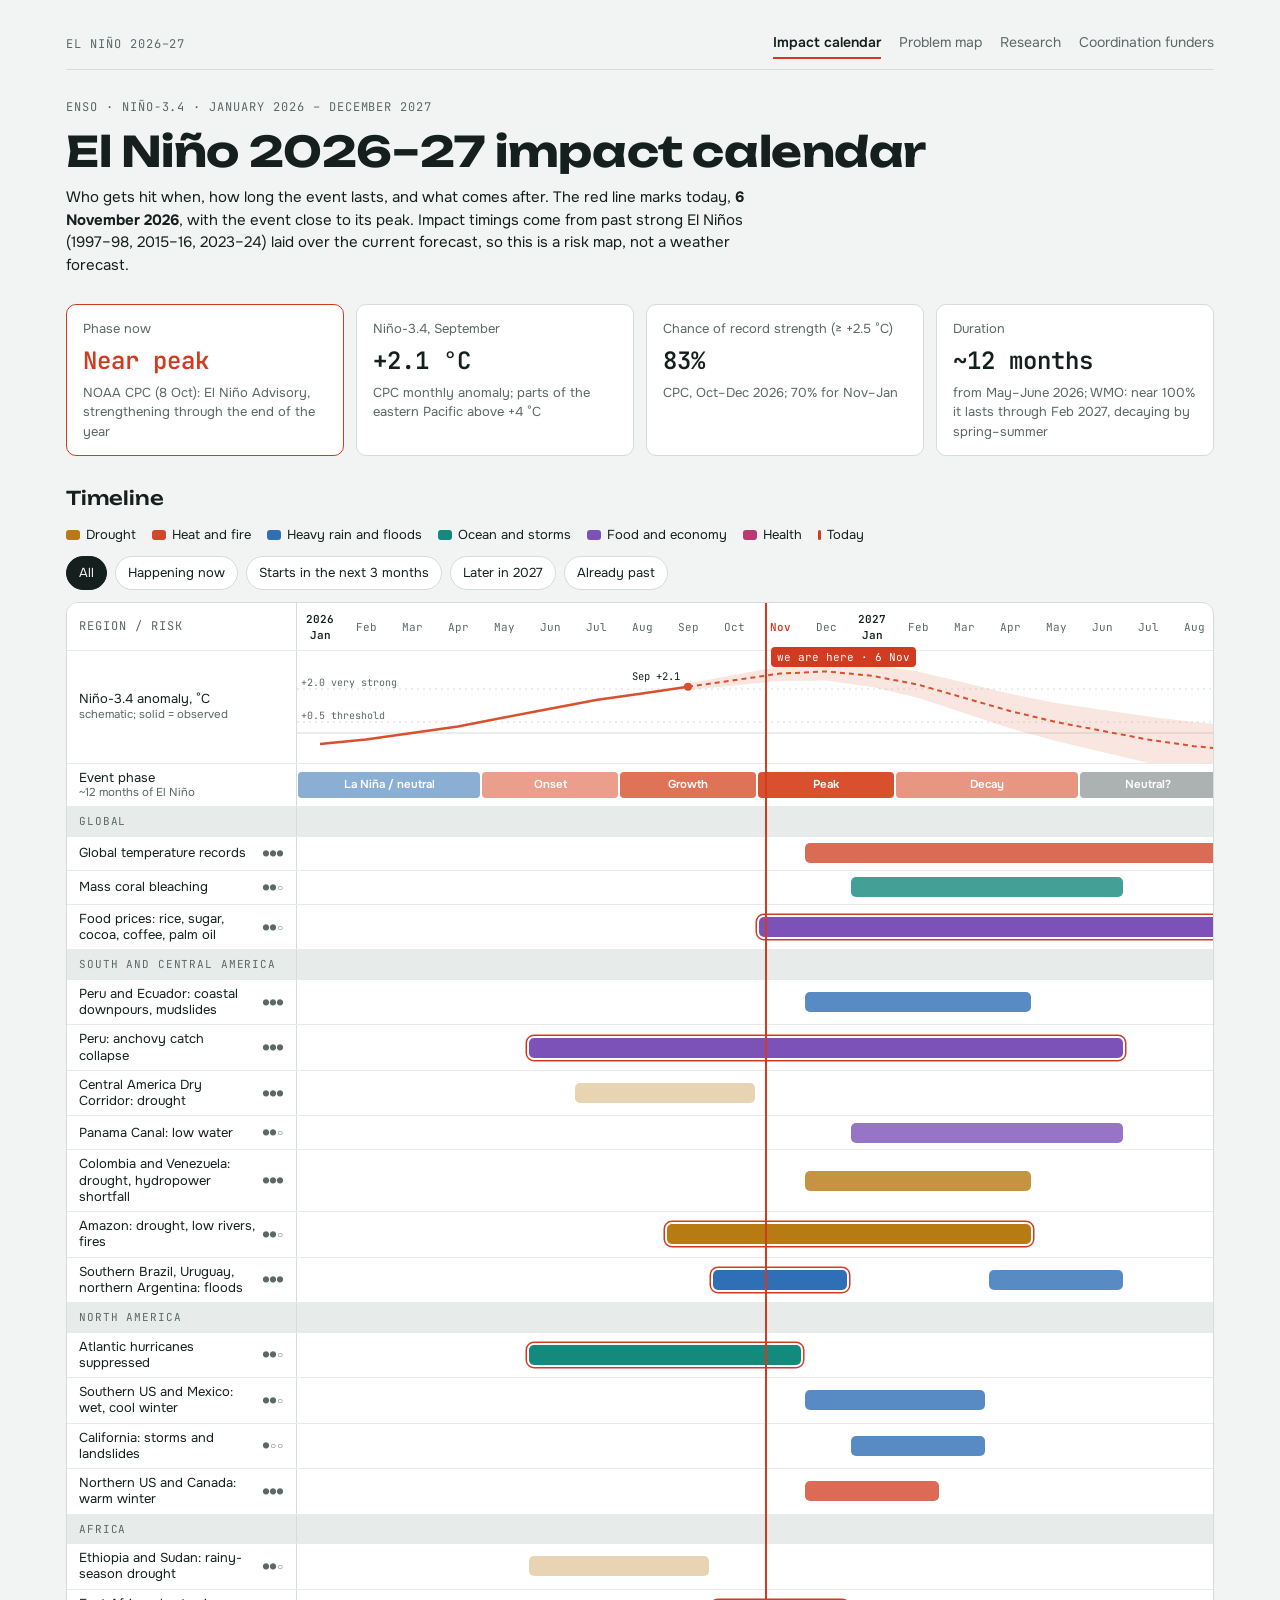
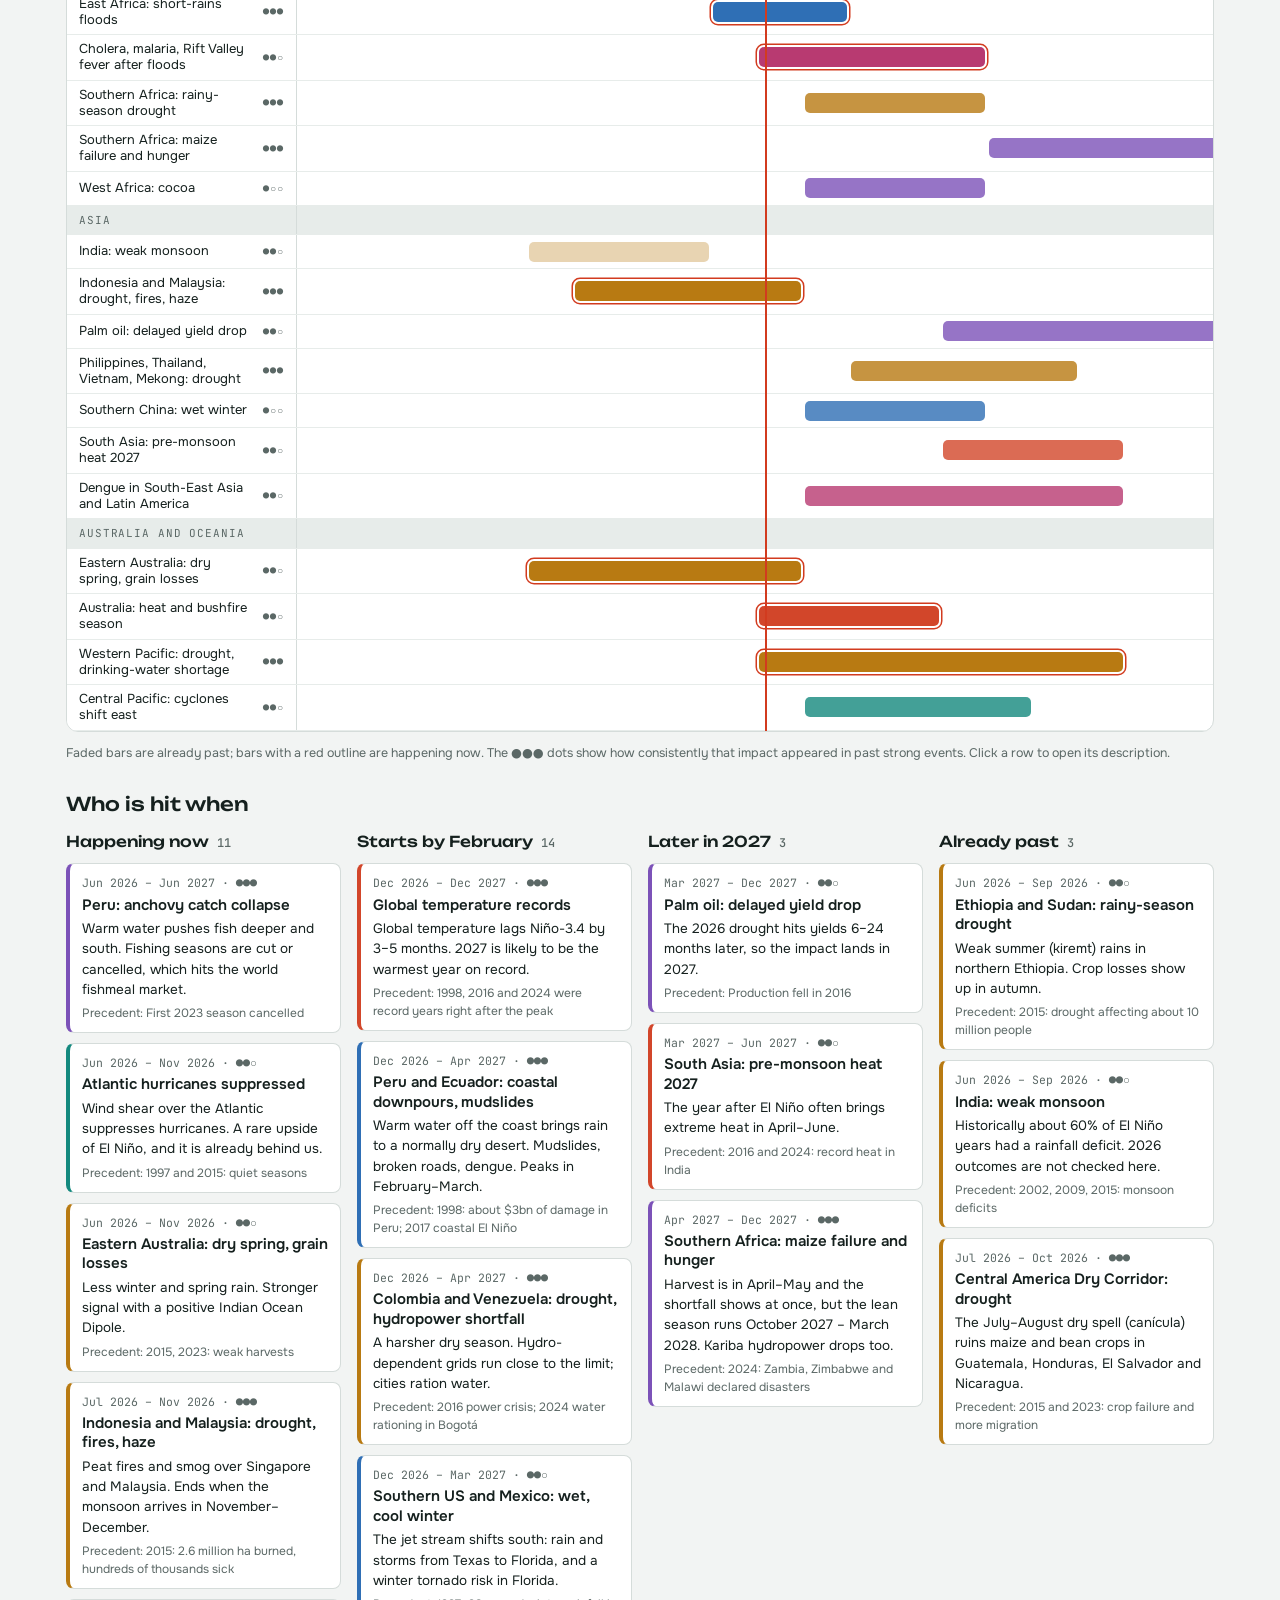
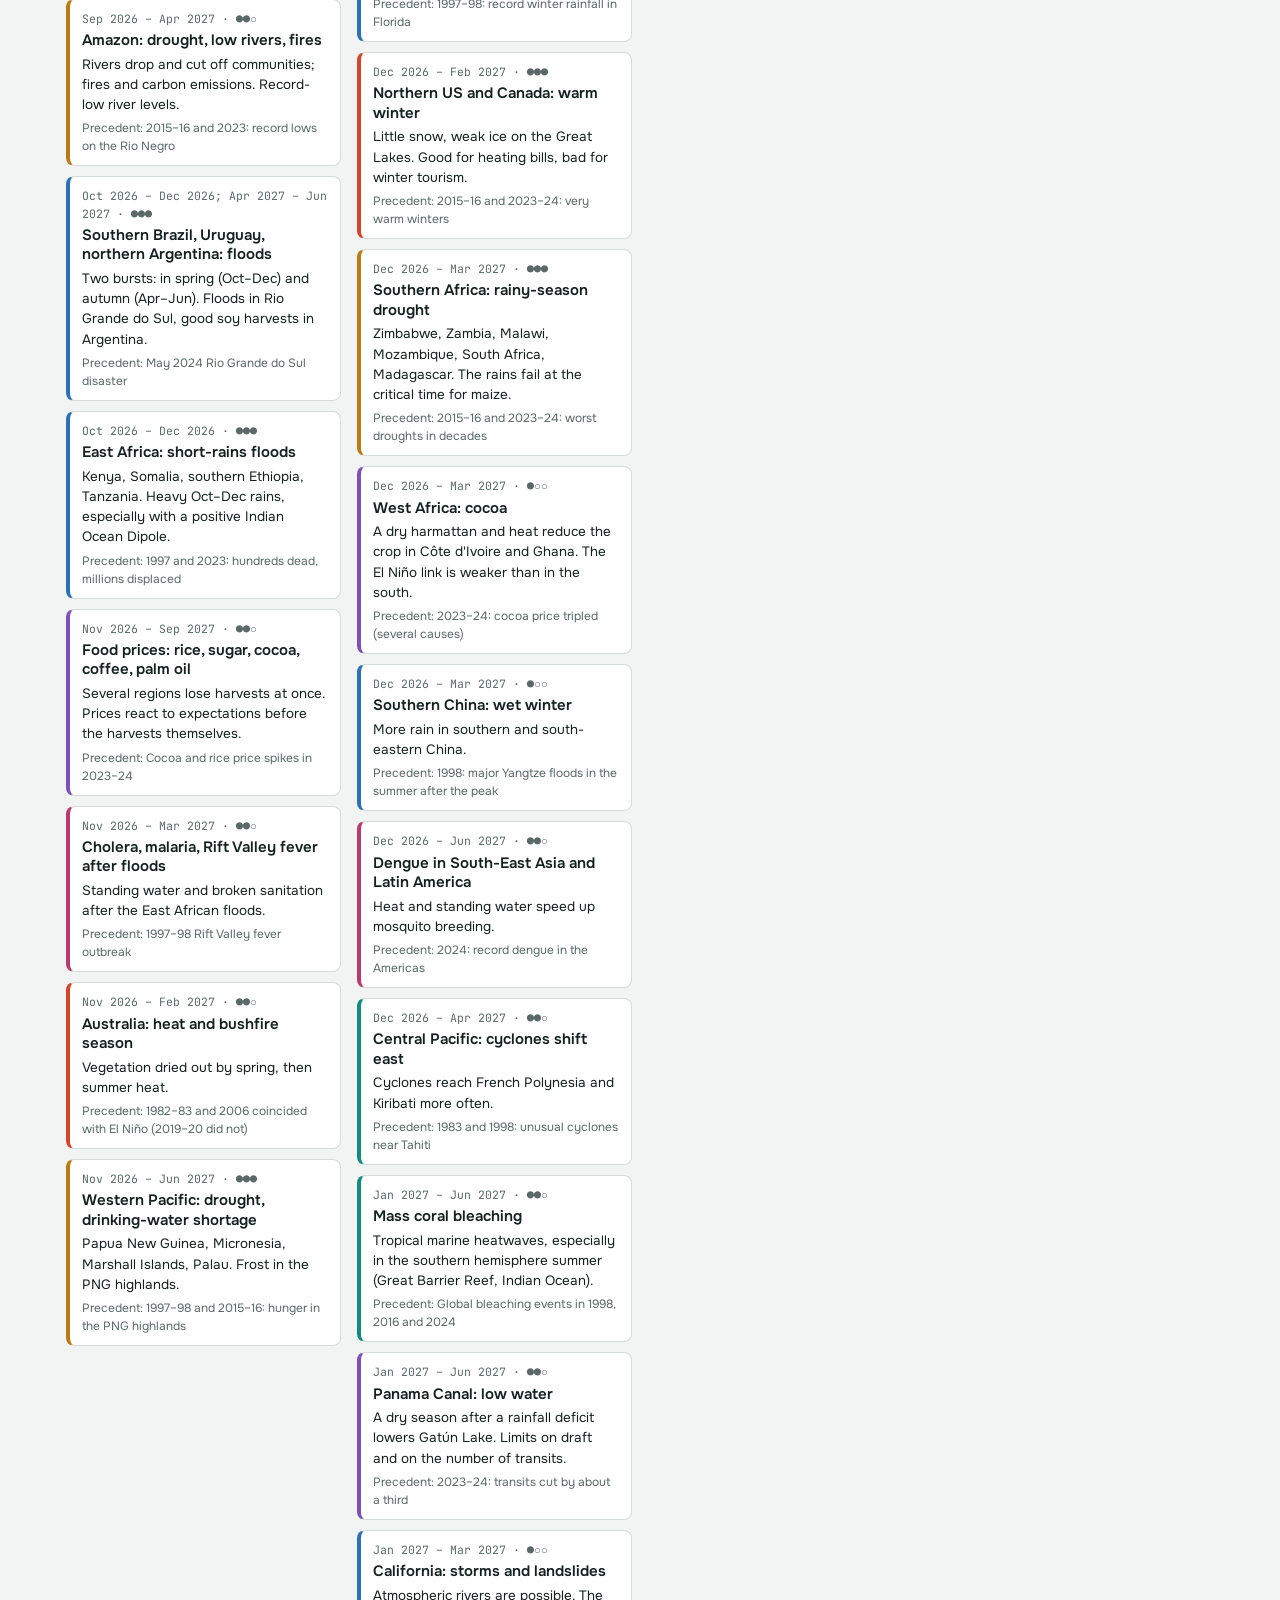
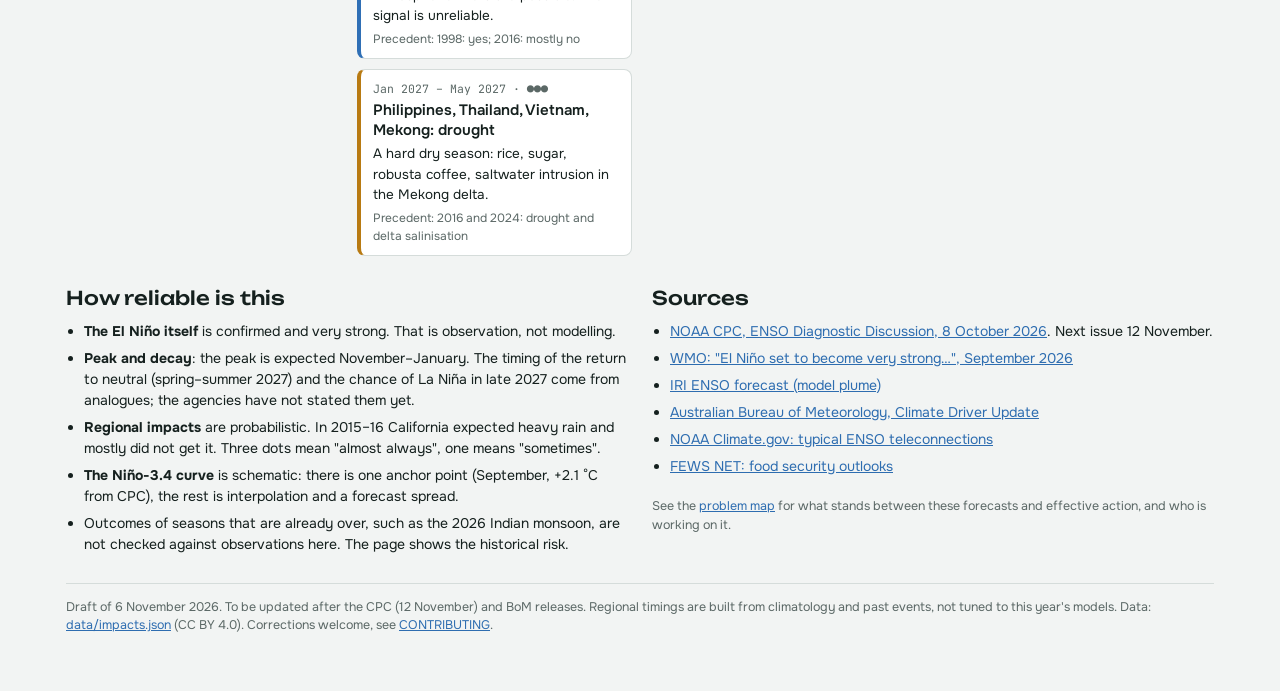
==== el-nino/index.html @ 18bb6859 "Add El Niño prototype: impact calendar, problem map, research, funders Moves the site from MaxSemenc" ====
<!doctype html>
<html lang="en">
<head>
<meta charset="utf-8">
<meta name="viewport" content="width=device-width, initial-scale=1, viewport-fit=cover">
<title>El Niño 2026–27 Impact Calendar</title>
<meta name="description" content="When and where the 2026–27 El Niño hits: event phases and regional impacts on one timeline, with a marker for today.">
<link rel="preconnect" href="https://fonts.googleapis.com">
<link rel="preconnect" href="https://fonts.gstatic.com" crossorigin>
<link rel="stylesheet" href="https://fonts.googleapis.com/css2?family=Unbounded:wght@500;700&family=Onest:wght@400;500;600&family=JetBrains+Mono:wght@400;600&display=swap">
<link rel="stylesheet" href="calendar.css">
<link rel="stylesheet" href="nav.css">
</head>
<body>
<div class="wrap">
  <nav class="site-nav" aria-label="Site">
    <span class="brand">El Niño 2026–27</span>
    <a href="./" aria-current="page">Impact calendar</a>
    <a href="problems.html">Problem map</a>
    <a href="research.html">Research</a>
    <a href="funders.html">Coordination funders</a>
  </nav>

  <header>
    <div class="eyebrow">ENSO · Niño-3.4 · January 2026 – December 2027</div>
    <h1>El Niño 2026–27 impact calendar</h1>
    <p class="lede">Who gets hit when, how long the event lasts, and what comes after. The red line marks today, <b id="asof-text">6 November 2026</b>, with the event close to its peak. Impact timings come from past strong El Niños (1997–98, 2015–16, 2023–24) laid over the current forecast, so this is a risk map, not a weather forecast.</p>
  </header>

  <div class="status">
    <div class="stat here"><span>Phase now</span><b>Near peak</b><span>NOAA CPC (8 Oct): El Niño Advisory, strengthening through the end of the year</span></div>
    <div class="stat"><span>Niño-3.4, September</span><b>+2.1 °C</b><span>CPC monthly anomaly; parts of the eastern Pacific above +4 °C</span></div>
    <div class="stat"><span>Chance of record strength (≥ +2.5 °C)</span><b>83%</b><span>CPC, Oct–Dec 2026; 70% for Nov–Jan</span></div>
    <div class="stat"><span>Duration</span><b>~12 months</b><span>from May–June 2026; WMO: near 100% it lasts through Feb 2027, decaying by spring–summer</span></div>
  </div>

  <section class="block">
    <h2>Timeline</h2>
    <div class="legend" id="legend"></div>
    <div class="filters" role="group" aria-label="Filter">
      <button type="button" id="f-all" data-f="all" aria-pressed="true">All</button>
      <button type="button" id="f-now" data-f="now" aria-pressed="false">Happening now</button>
      <button type="button" id="f-soon" data-f="soon" aria-pressed="false">Starts in the next 3 months</button>
      <button type="button" id="f-later" data-f="later" aria-pressed="false">Later in 2027</button>
      <button type="button" id="f-past" data-f="past" aria-pressed="false">Already past</button>
    </div>
    <div class="chart-box"><div class="scroller" id="scroller"><div class="grid" id="grid"><p class="loading">Loading data/impacts.json…</p></div></div></div>
    <div class="muted small">Faded bars are already past; bars with a red outline are happening now. The ●●● dots show how consistently that impact appeared in past strong events. Click a row to open its description.</div>
  </section>

  <section class="block">
    <h2>Who is hit when</h2>
    <div class="cards" id="cards"></div>
  </section>

  <div class="notes">
    <section>
      <h2>How reliable is this</h2>
      <ul>
        <li><b>The El Niño itself</b> is confirmed and very strong. That is observation, not modelling.</li>
        <li><b>Peak and decay</b>: the peak is expected November–January. The timing of the return to neutral (spring–summer 2027) and the chance of La Niña in late 2027 come from analogues; the agencies have not stated them yet.</li>
        <li><b>Regional impacts</b> are probabilistic. In 2015–16 California expected heavy rain and mostly did not get it. Three dots mean "almost always", one means "sometimes".</li>
        <li><b>The Niño-3.4 curve</b> is schematic: there is one anchor point (September, +2.1 °C from CPC), the rest is interpolation and a forecast spread.</li>
        <li>Outcomes of seasons that are already over, such as the 2026 Indian monsoon, are not checked against observations here. The page shows the historical risk.</li>
      </ul>
    </section>
    <section>
      <h2>Sources</h2>
      <ul>
        <li><a href="https://www.cpc.ncep.noaa.gov/products/analysis_monitoring/enso_advisory/ensodisc.shtml">NOAA CPC, ENSO Diagnostic Discussion, 8 October 2026</a>. Next issue 12 November.</li>
        <li><a href="https://wmo.int/media/news/el-nino-set-become-very-strong-raising-risks-of-extreme-weather-2027">WMO: "El Niño set to become very strong…", September 2026</a></li>
        <li><a href="https://iri.columbia.edu/our-expertise/climate/forecasts/enso/current/">IRI ENSO forecast (model plume)</a></li>
        <li><a href="http://www.bom.gov.au/climate/enso/">Australian Bureau of Meteorology, Climate Driver Update</a></li>
        <li><a href="https://www.climate.gov/enso">NOAA Climate.gov: typical ENSO teleconnections</a></li>
        <li><a href="https://fews.net/">FEWS NET: food security outlooks</a></li>
      </ul>
      <p class="small muted">See the <a href="problems.html">problem map</a> for what stands between these forecasts and effective action, and who is working on it.</p>
    </section>
  </div>

  <footer>Draft of 6 November 2026. To be updated after the CPC (12 November) and BoM releases. Regional timings are built from climatology and past events, not tuned to this year's models. Data: <a href="data/impacts.json">data/impacts.json</a> (CC BY 4.0). Corrections welcome, see <a href="https://github.com/citizen-infra/senri/blob/main/el-nino/CONTRIBUTING.md">CONTRIBUTING</a>.</footer>
</div>
<script src="calendar.js"></script>
</body>
</html>
---- el-nino/calendar.css ----
/* Layout: one horizontal time axis (Jan 2026 – Dec 2027) shared by an SST-anomaly strip, phase band and impact swimlanes; a red "today" line cuts through all of them. Cards below re-sort the same data by "when it hits". */
:root{
  --bg:#F2F4F3; --surface:#FFFFFF; --fg:#15201E; --muted:#5B6866; --line:#D5DCDA; --soft:#E7ECEA;
  --now:#D23B1F; --cool:#2E6DB0; --warm:#D9502E;
  --c-drought:#B87A12; --c-heat:#D2462A; --c-rain:#2F6FB5; --c-ocean:#14897E; --c-food:#7C52B8; --c-health:#B83A71;
  --f-display:"Unbounded","Onest",system-ui,sans-serif;
  --f-body:"Onest",system-ui,-apple-system,"Segoe UI",sans-serif;
  --f-mono:"JetBrains Mono",ui-monospace,Menlo,monospace;
  --labelw:230px; --colw:46px;
}
@media (prefers-color-scheme: dark){:root:not([data-theme="light"]){
  --bg:#0F1615; --surface:#17201F; --fg:#E6ECEA; --muted:#93A19E; --line:#2A3634; --soft:#1E2928;
  --now:#FF6A4A; --cool:#6FA3E0; --warm:#FF7A55;
  --c-drought:#E0A740; --c-heat:#FF6E4E; --c-rain:#6FA3E6; --c-ocean:#3CC2B3; --c-food:#AE8AE8; --c-health:#EC72A6; color-scheme:dark}}
:root[data-theme="dark"]{
  --bg:#0F1615; --surface:#17201F; --fg:#E6ECEA; --muted:#93A19E; --line:#2A3634; --soft:#1E2928;
  --now:#FF6A4A; --cool:#6FA3E0; --warm:#FF7A55;
  --c-drought:#E0A740; --c-heat:#FF6E4E; --c-rain:#6FA3E6; --c-ocean:#3CC2B3; --c-food:#AE8AE8; --c-health:#EC72A6; color-scheme:dark}
*{box-sizing:border-box}
html,body{margin:0}
body{background:var(--bg);color:var(--fg);font-family:var(--f-body);font-size:15px;line-height:1.5}
.wrap{max-width:1180px;margin:0 auto;padding-left:max(16px,env(safe-area-inset-left,0px));padding-right:max(16px,env(safe-area-inset-right,0px));padding-block:28px 56px;display:flex;flex-direction:column;gap:28px}
h1{font-family:var(--f-display);font-weight:700;font-size:clamp(26px,4.4vw,42px);line-height:1.1;margin:0;text-wrap:balance;letter-spacing:-.01em}
h2{font-family:var(--f-display);font-weight:500;font-size:19px;margin:0;text-wrap:balance}
.eyebrow{font-family:var(--f-mono);font-size:12px;letter-spacing:.08em;text-transform:uppercase;color:var(--muted)}
.lede{max-width:68ch;color:var(--fg);margin:0}
.muted{color:var(--muted)}
header{display:flex;flex-direction:column;gap:12px}

.status{display:grid;grid-template-columns:repeat(auto-fit,minmax(200px,1fr));gap:12px}
.stat{background:var(--surface);border:1px solid var(--line);border-radius:10px;padding:14px 16px;display:flex;flex-direction:column;gap:4px;min-width:0}
.stat b{font-family:var(--f-mono);font-size:24px;font-weight:600;font-variant-numeric:tabular-nums}
.stat.here{border-color:var(--now)}
.stat.here b{color:var(--now)}
.stat span{font-size:13px;color:var(--muted)}

.legend{display:flex;flex-wrap:wrap;gap:8px 16px;font-size:13px;align-items:center}
.legend i{display:inline-block;width:14px;height:10px;border-radius:3px;margin-right:6px;vertical-align:-1px}
.filters{display:flex;flex-wrap:wrap;gap:8px}
.filters button{font:inherit;font-size:13px;border:1px solid var(--line);background:var(--surface);color:var(--fg);padding:6px 12px;border-radius:999px;cursor:pointer}
.filters button[aria-pressed="true"]{background:var(--fg);color:var(--bg);border-color:var(--fg)}
.filters button:focus-visible,.row-label:focus-visible{outline:2px solid var(--now);outline-offset:2px}

.chart-box{background:var(--surface);border:1px solid var(--line);border-radius:12px;overflow:hidden}
.scroller{overflow-x:auto;-webkit-overflow-scrolling:touch}
.grid{position:relative;width:calc(var(--labelw) + 24 * var(--colw));font-size:13px}
.r{display:grid;grid-template-columns:var(--labelw) repeat(24,var(--colw));align-items:center;min-height:34px;border-bottom:1px solid var(--soft)}
.r > .lab{position:sticky;left:0;z-index:3;background:var(--surface);padding:6px 12px;border-right:1px solid var(--line);align-self:stretch;display:flex;align-items:center;gap:8px;min-width:0}
.head .m{font-family:var(--f-mono);font-size:11px;color:var(--muted);text-align:center;padding:8px 0 6px}
.head .m.yr{color:var(--fg);font-weight:600}
.head .m.cur{color:var(--now);font-weight:600}
.group .lab{font-family:var(--f-mono);font-size:11px;letter-spacing:.08em;text-transform:uppercase;color:var(--muted);background:var(--soft)}
.group{background:var(--soft);min-height:26px}
.bar{height:20px;border-radius:5px;margin:0 2px;position:relative;cursor:pointer;border:0;padding:0}
.bar.past{opacity:.32}
.bar.future{opacity:.8}
.bar.now{box-shadow:0 0 0 2px var(--surface),0 0 0 3.5px var(--now)}
.row-label{font:inherit;text-align:left;background:none;border:0;color:var(--fg);padding:0;cursor:pointer;line-height:1.25;min-width:0}
.row-label small{display:block;color:var(--muted);font-size:11.5px}
.conf{font-family:var(--f-mono);font-size:10px;letter-spacing:1px;color:var(--muted);margin-left:auto;white-space:nowrap}
.r.dim{display:none}

.phase{height:26px;display:flex;align-items:center;justify-content:center;font-size:11.5px;font-weight:600;border-radius:4px;margin:0 1px;color:#fff;white-space:nowrap;overflow:hidden}
.sst svg{display:block}
.today{position:absolute;top:0;bottom:0;width:2px;background:var(--now);z-index:2;pointer-events:none}
.today span{position:absolute;top:44px;left:6px;background:var(--now);color:#fff;font-family:var(--f-mono);font-size:11px;padding:2px 6px;border-radius:4px;white-space:nowrap}

.cards{display:grid;grid-template-columns:repeat(auto-fit,minmax(260px,1fr));gap:16px}
.col{display:flex;flex-direction:column;gap:10px;min-width:0}
.col h3{font-family:var(--f-display);font-weight:500;font-size:15px;margin:0;display:flex;gap:8px;align-items:baseline}
.col h3 .n{font-family:var(--f-mono);font-size:12px;color:var(--muted)}
.card{background:var(--surface);border:1px solid var(--line);border-left:4px solid var(--k);border-radius:8px;padding:10px 12px;display:flex;flex-direction:column;gap:4px;min-width:0}
.card.flash{outline:2px solid var(--now)}
.card .t{font-weight:600;line-height:1.3}
.card .w{font-family:var(--f-mono);font-size:11.5px;color:var(--muted)}
.card p{margin:0;font-size:13.5px}
.card .an{font-size:12px;color:var(--muted)}

.notes{display:grid;grid-template-columns:repeat(auto-fit,minmax(300px,1fr));gap:24px}
.notes section{display:flex;flex-direction:column;gap:8px;min-width:0}
.notes ul{margin:0;padding-left:18px;display:flex;flex-direction:column;gap:6px;font-size:14px}
a{color:var(--cool)}
footer{font-size:12.5px;color:var(--muted);border-top:1px solid var(--line);padding-top:14px}
@media (max-width:600px){:root{--labelw:160px;--colw:40px}.conf{display:none}}
@media (prefers-reduced-motion:reduce){*{scroll-behavior:auto!important}}

.block{display:flex;flex-direction:column;gap:12px}
.small{font-size:12.5px}
.loading{padding:16px;color:var(--muted)}
---- el-nino/nav.css ----
/* Shared site menu. Uses each page's own tokens with fallbacks. */
.site-nav{display:flex;flex-wrap:wrap;align-items:center;gap:6px 18px;padding-bottom:10px;border-bottom:1px solid var(--line,#d6d9df);font-size:14px}
.site-nav .brand{font-family:'JetBrains Mono',ui-monospace,Menlo,monospace;font-size:12px;letter-spacing:.08em;text-transform:uppercase;color:var(--muted,#59616d);margin-right:auto}
.site-nav a{color:var(--muted,#59616d);text-decoration:none;padding:4px 0;border-bottom:2px solid transparent}
.site-nav a:hover{color:var(--ink,var(--fg,#14181f))}
.site-nav a[aria-current="page"]{color:var(--ink,var(--fg,#14181f));border-bottom-color:var(--accent,var(--now,#0f766e));font-weight:600}
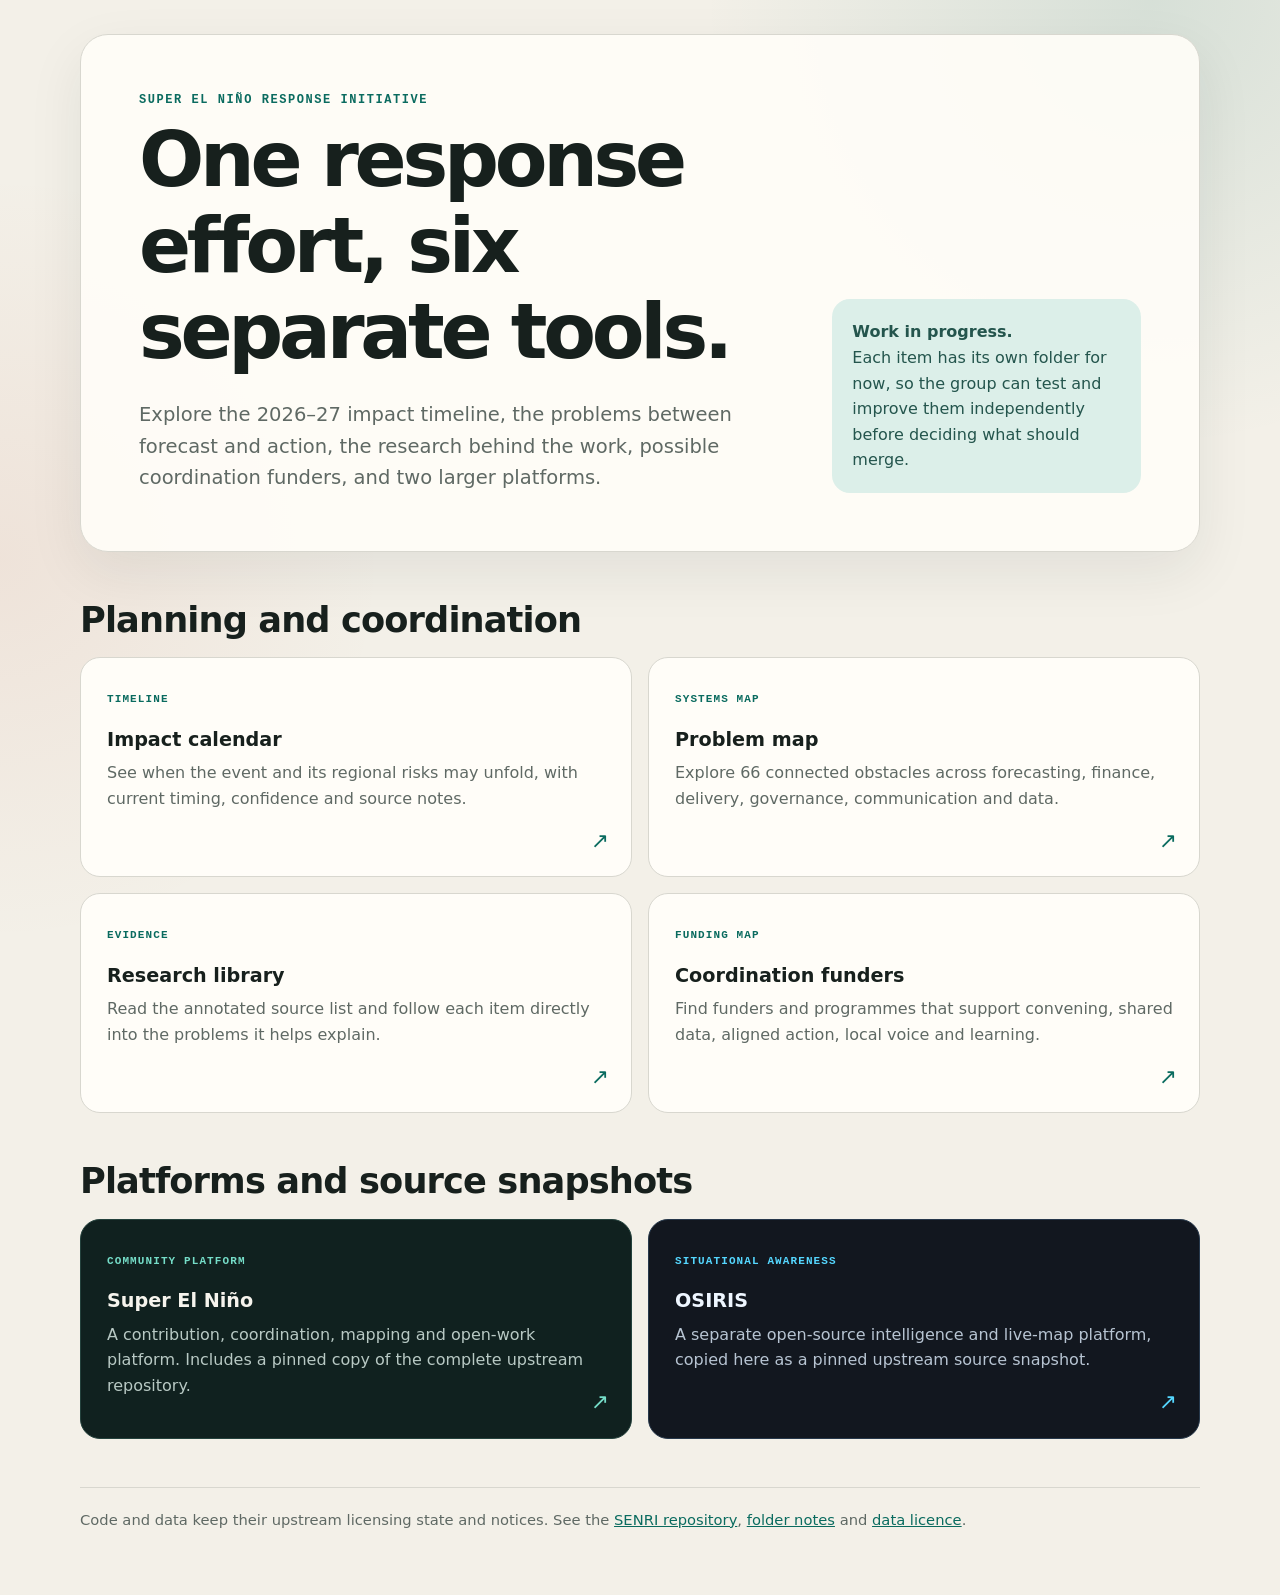
==== commit a95799eb: "feat: organize El Niño tools and snapshot platforms (Fixes #6)" ====
--- a/el-nino/index.html
+++ b/el-nino/index.html
@@ -2,84 +2,61 @@
 <html lang="en">
 <head>
 <meta charset="utf-8">
-<meta name="viewport" content="width=device-width, initial-scale=1, viewport-fit=cover">
-<title>El Niño 2026–27 Impact Calendar</title>
-<meta name="description" content="When and where the 2026–27 El Niño hits: event phases and regional impacts on one timeline, with a marker for today.">
-<link rel="preconnect" href="https://fonts.googleapis.com">
-<link rel="preconnect" href="https://fonts.gstatic.com" crossorigin>
-<link rel="stylesheet" href="https://fonts.googleapis.com/css2?family=Unbounded:wght@500;700&family=Onest:wght@400;500;600&family=JetBrains+Mono:wght@400;600&display=swap">
-<link rel="stylesheet" href="calendar.css">
-<link rel="stylesheet" href="nav.css">
+<meta name="viewport" content="width=device-width, initial-scale=1">
+<title>SENRI · El Niño tools</title>
+<meta name="description" content="Separate tools, research and platform snapshots for community preparation and response to the 2026–27 El Niño.">
+<link rel="stylesheet" href="hub.css">
 </head>
 <body>
-<div class="wrap">
-  <nav class="site-nav" aria-label="Site">
-    <span class="brand">El Niño 2026–27</span>
-    <a href="./" aria-current="page">Impact calendar</a>
-    <a href="problems.html">Problem map</a>
-    <a href="research.html">Research</a>
-    <a href="funders.html">Coordination funders</a>
-  </nav>
+<main class="shell">
+  <section class="hero">
+    <div>
+      <p class="eyebrow">Super El Niño Response Initiative</p>
+      <h1>One response effort, six separate tools.</h1>
+      <p class="lede">Explore the 2026–27 impact timeline, the problems between forecast and action, the research behind the work, possible coordination funders, and two larger platforms.</p>
+    </div>
+    <p class="hero-note"><strong>Work in progress.</strong><br>Each item has its own folder for now, so the group can test and improve them independently before deciding what should merge.</p>
+  </section>
 
-  <header>
-    <div class="eyebrow">ENSO · Niño-3.4 · January 2026 – December 2027</div>
-    <h1>El Niño 2026–27 impact calendar</h1>
-    <p class="lede">Who gets hit when, how long the event lasts, and what comes after. The red line marks today, <b id="asof-text">6 November 2026</b>, with the event close to its peak. Impact timings come from past strong El Niños (1997–98, 2015–16, 2023–24) laid over the current forecast, so this is a risk map, not a weather forecast.</p>
-  </header>
-
-  <div class="status">
-    <div class="stat here"><span>Phase now</span><b>Near peak</b><span>NOAA CPC (8 Oct): El Niño Advisory, strengthening through the end of the year</span></div>
-    <div class="stat"><span>Niño-3.4, September</span><b>+2.1 °C</b><span>CPC monthly anomaly; parts of the eastern Pacific above +4 °C</span></div>
-    <div class="stat"><span>Chance of record strength (≥ +2.5 °C)</span><b>83%</b><span>CPC, Oct–Dec 2026; 70% for Nov–Jan</span></div>
-    <div class="stat"><span>Duration</span><b>~12 months</b><span>from May–June 2026; WMO: near 100% it lasts through Feb 2027, decaying by spring–summer</span></div>
+  <h2>Planning and coordination</h2>
+  <div class="grid">
+    <a class="card" href="impact-calendar/">
+      <span class="tag">Timeline</span>
+      <h3>Impact calendar</h3>
+      <p>See when the event and its regional risks may unfold, with current timing, confidence and source notes.</p>
+    </a>
+    <a class="card" href="problem-map/">
+      <span class="tag">Systems map</span>
+      <h3>Problem map</h3>
+      <p>Explore 66 connected obstacles across forecasting, finance, delivery, governance, communication and data.</p>
+    </a>
+    <a class="card" href="research-library/">
+      <span class="tag">Evidence</span>
+      <h3>Research library</h3>
+      <p>Read the annotated source list and follow each item directly into the problems it helps explain.</p>
+    </a>
+    <a class="card" href="coordination-funders/">
+      <span class="tag">Funding map</span>
+      <h3>Coordination funders</h3>
+      <p>Find funders and programmes that support convening, shared data, aligned action, local voice and learning.</p>
+    </a>
   </div>
 
-  <section class="block">
-    <h2>Timeline</h2>
-    <div class="legend" id="legend"></div>
-    <div class="filters" role="group" aria-label="Filter">
-      <button type="button" id="f-all" data-f="all" aria-pressed="true">All</button>
-      <button type="button" id="f-now" data-f="now" aria-pressed="false">Happening now</button>
-      <button type="button" id="f-soon" data-f="soon" aria-pressed="false">Starts in the next 3 months</button>
-      <button type="button" id="f-later" data-f="later" aria-pressed="false">Later in 2027</button>
-      <button type="button" id="f-past" data-f="past" aria-pressed="false">Already past</button>
-    </div>
-    <div class="chart-box"><div class="scroller" id="scroller"><div class="grid" id="grid"><p class="loading">Loading data/impacts.json…</p></div></div></div>
-    <div class="muted small">Faded bars are already past; bars with a red outline are happening now. The ●●● dots show how consistently that impact appeared in past strong events. Click a row to open its description.</div>
-  </section>
-
-  <section class="block">
-    <h2>Who is hit when</h2>
-    <div class="cards" id="cards"></div>
-  </section>
-
-  <div class="notes">
-    <section>
-      <h2>How reliable is this</h2>
-      <ul>
-        <li><b>The El Niño itself</b> is confirmed and very strong. That is observation, not modelling.</li>
-        <li><b>Peak and decay</b>: the peak is expected November–January. The timing of the return to neutral (spring–summer 2027) and the chance of La Niña in late 2027 come from analogues; the agencies have not stated them yet.</li>
-        <li><b>Regional impacts</b> are probabilistic. In 2015–16 California expected heavy rain and mostly did not get it. Three dots mean "almost always", one means "sometimes".</li>
-        <li><b>The Niño-3.4 curve</b> is schematic: there is one anchor point (September, +2.1 °C from CPC), the rest is interpolation and a forecast spread.</li>
-        <li>Outcomes of seasons that are already over, such as the 2026 Indian monsoon, are not checked against observations here. The page shows the historical risk.</li>
-      </ul>
-    </section>
-    <section>
-      <h2>Sources</h2>
-      <ul>
-        <li><a href="https://www.cpc.ncep.noaa.gov/products/analysis_monitoring/enso_advisory/ensodisc.shtml">NOAA CPC, ENSO Diagnostic Discussion, 8 October 2026</a>. Next issue 12 November.</li>
-        <li><a href="https://wmo.int/media/news/el-nino-set-become-very-strong-raising-risks-of-extreme-weather-2027">WMO: "El Niño set to become very strong…", September 2026</a></li>
-        <li><a href="https://iri.columbia.edu/our-expertise/climate/forecasts/enso/current/">IRI ENSO forecast (model plume)</a></li>
-        <li><a href="http://www.bom.gov.au/climate/enso/">Australian Bureau of Meteorology, Climate Driver Update</a></li>
-        <li><a href="https://www.climate.gov/enso">NOAA Climate.gov: typical ENSO teleconnections</a></li>
-        <li><a href="https://fews.net/">FEWS NET: food security outlooks</a></li>
-      </ul>
-      <p class="small muted">See the <a href="problems.html">problem map</a> for what stands between these forecasts and effective action, and who is working on it.</p>
-    </section>
+  <h2>Platforms and source snapshots</h2>
+  <div class="grid">
+    <a class="card platform" href="community-platform/">
+      <span class="tag">Community platform</span>
+      <h3>Super El Niño</h3>
+      <p>A contribution, coordination, mapping and open-work platform. Includes a pinned copy of the complete upstream repository.</p>
+    </a>
+    <a class="card osiris" href="osiris/">
+      <span class="tag">Situational awareness</span>
+      <h3>OSIRIS</h3>
+      <p>A separate open-source intelligence and live-map platform, copied here as a pinned upstream source snapshot.</p>
+    </a>
   </div>
 
-  <footer>Draft of 6 November 2026. To be updated after the CPC (12 November) and BoM releases. Regional timings are built from climatology and past events, not tuned to this year's models. Data: <a href="data/impacts.json">data/impacts.json</a> (CC BY 4.0). Corrections welcome, see <a href="https://github.com/citizen-infra/senri/blob/main/el-nino/CONTRIBUTING.md">CONTRIBUTING</a>.</footer>
-</div>
-<script src="calendar.js"></script>
+  <footer>Code and data keep their upstream licensing state and notices. See the <a href="https://github.com/citizen-infra/senri">SENRI repository</a>, <a href="README.md">folder notes</a> and <a href="LICENSE-DATA.md">data licence</a>.</footer>
+</main>
 </body>
 </html>
--- a/el-nino/hub.css
+++ b/el-nino/hub.css
@@ -0,0 +1,136 @@
+:root {
+  color-scheme: light;
+  --bg: #f3f0e8;
+  --surface: #fffdf8;
+  --ink: #17201d;
+  --muted: #5f6964;
+  --line: #d8d7cf;
+  --accent: #0a6b5f;
+  --accent-soft: #dcefe9;
+  --warm: #b8472c;
+  --shadow: 0 20px 55px rgba(31, 43, 38, .08);
+}
+
+* { box-sizing: border-box; }
+
+body {
+  margin: 0;
+  background:
+    radial-gradient(circle at 90% 0, rgba(10, 107, 95, .12), transparent 28rem),
+    radial-gradient(circle at 0 35%, rgba(184, 71, 44, .08), transparent 24rem),
+    var(--bg);
+  color: var(--ink);
+  font: 16px/1.6 Inter, ui-sans-serif, system-ui, -apple-system, BlinkMacSystemFont, "Segoe UI", sans-serif;
+}
+
+a { color: inherit; }
+
+.shell {
+  width: min(1120px, calc(100% - 32px));
+  margin: 0 auto;
+  padding: 34px 0 64px;
+}
+
+.eyebrow {
+  margin: 0 0 10px;
+  color: var(--accent);
+  font: 700 12px/1.2 ui-monospace, SFMono-Regular, Menlo, monospace;
+  letter-spacing: .13em;
+  text-transform: uppercase;
+}
+
+.back {
+  display: inline-flex;
+  margin-bottom: 28px;
+  color: var(--muted);
+  font-weight: 650;
+  text-decoration: none;
+}
+
+.back:hover { color: var(--accent); }
+
+.hero {
+  display: grid;
+  grid-template-columns: minmax(0, 1.5fr) minmax(260px, .7fr);
+  gap: 32px;
+  align-items: end;
+  padding: clamp(28px, 5vw, 58px);
+  background: rgba(255, 253, 248, .92);
+  border: 1px solid var(--line);
+  border-radius: 28px;
+  box-shadow: var(--shadow);
+}
+
+h1, h2, h3 { line-height: 1.12; }
+h1 { max-width: 760px; margin: 0; font-size: clamp(2.35rem, 6vw, 5.2rem); letter-spacing: -.055em; }
+h2 { margin: 48px 0 18px; font-size: clamp(1.55rem, 3vw, 2.2rem); letter-spacing: -.025em; }
+h3 { margin: 0 0 10px; font-size: 1.2rem; }
+
+.lede { max-width: 740px; margin: 24px 0 0; color: var(--muted); font-size: clamp(1.02rem, 2vw, 1.22rem); }
+.hero-note { margin: 0; padding: 20px; background: var(--accent-soft); border-radius: 18px; color: #24554d; }
+
+.grid {
+  display: grid;
+  grid-template-columns: repeat(2, minmax(0, 1fr));
+  gap: 16px;
+}
+
+.card {
+  position: relative;
+  display: block;
+  min-height: 220px;
+  padding: 26px;
+  overflow: hidden;
+  background: var(--surface);
+  border: 1px solid var(--line);
+  border-radius: 20px;
+  text-decoration: none;
+  transition: transform .16s ease, border-color .16s ease, box-shadow .16s ease;
+}
+
+.card:hover {
+  transform: translateY(-3px);
+  border-color: var(--accent);
+  box-shadow: var(--shadow);
+}
+
+.card::after {
+  content: "↗";
+  position: absolute;
+  right: 22px;
+  bottom: 18px;
+  color: var(--accent);
+  font-size: 1.35rem;
+}
+
+.card p { max-width: 52ch; margin: 0; color: var(--muted); }
+.tag { display: inline-block; margin-bottom: 22px; color: var(--accent); font: 700 11px/1.2 ui-monospace, SFMono-Regular, Menlo, monospace; letter-spacing: .1em; text-transform: uppercase; }
+.card.platform { background: #10211f; color: #f6f4ed; border-color: #24423d; }
+.card.platform p { color: #b8c9c4; }
+.card.platform .tag, .card.platform::after { color: #75ddc8; }
+.card.osiris { background: #12171f; color: #eef6ff; border-color: #26384b; }
+.card.osiris p { color: #b7c4d2; }
+.card.osiris .tag, .card.osiris::after { color: #55d7ff; }
+
+.actions { display: flex; flex-wrap: wrap; gap: 12px; margin-top: 28px; }
+.button { display: inline-flex; align-items: center; justify-content: center; min-height: 46px; padding: 0 18px; border: 1px solid var(--line); border-radius: 999px; background: var(--surface); font-weight: 750; text-decoration: none; }
+.button.primary { background: var(--accent); border-color: var(--accent); color: white; }
+.button:hover { border-color: var(--accent); }
+
+.panel { margin-top: 22px; padding: 26px; background: var(--surface); border: 1px solid var(--line); border-radius: 20px; }
+.panel h2 { margin: 0 0 12px; font-size: 1.35rem; }
+.panel p:last-child { margin-bottom: 0; }
+.meta { display: grid; grid-template-columns: 130px 1fr; gap: 10px 18px; margin: 0; }
+.meta dt { color: var(--muted); }
+.meta dd { min-width: 0; margin: 0; overflow-wrap: anywhere; font-family: ui-monospace, SFMono-Regular, Menlo, monospace; font-size: .88rem; }
+
+footer { margin-top: 48px; padding-top: 20px; border-top: 1px solid var(--line); color: var(--muted); font-size: .92rem; }
+footer a { color: var(--accent); }
+
+@media (max-width: 760px) {
+  .hero { grid-template-columns: 1fr; }
+  .grid { grid-template-columns: 1fr; }
+  .card { min-height: 190px; }
+  .meta { grid-template-columns: 1fr; gap: 2px; }
+  .meta dd { margin-bottom: 10px; }
+}
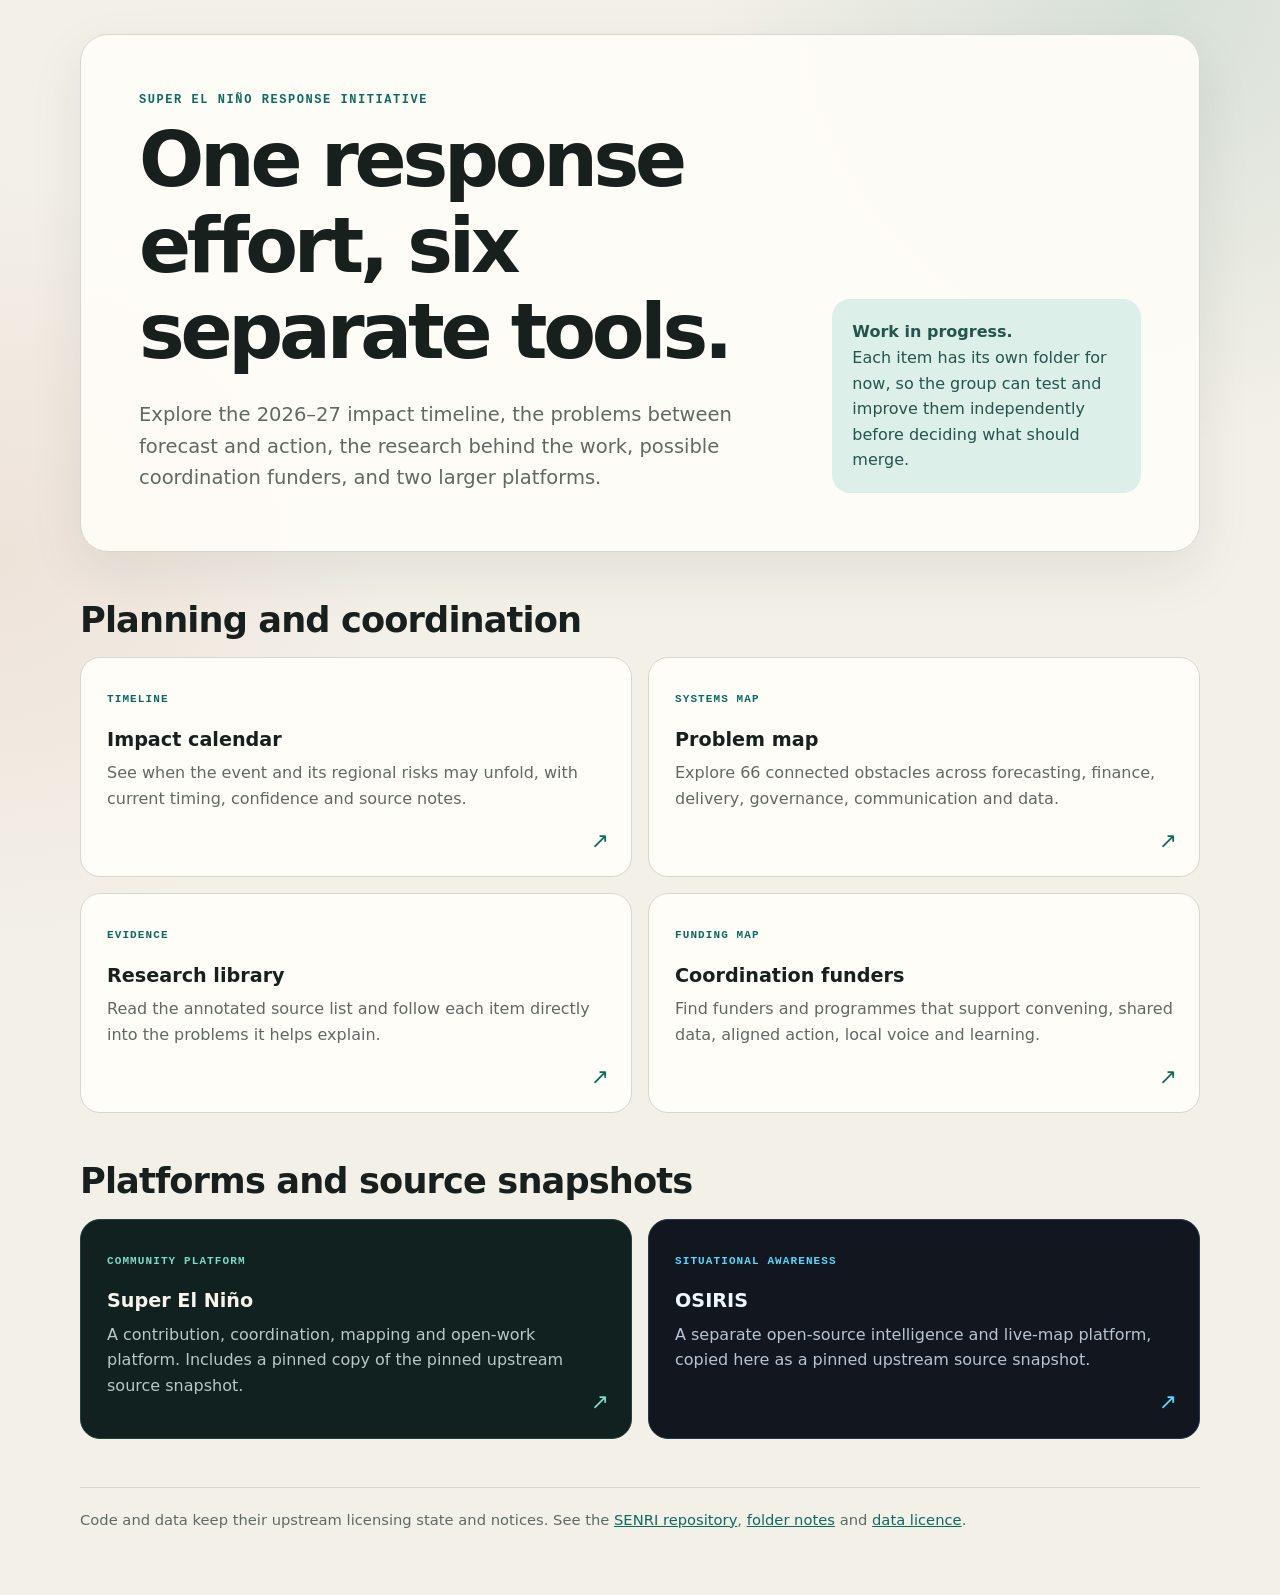
==== commit fdedfe96: "docs: clarify source-only snapshot description" ====
--- a/el-nino/index.html
+++ b/el-nino/index.html
@@ -47,7 +47,7 @@
     <a class="card platform" href="community-platform/">
       <span class="tag">Community platform</span>
       <h3>Super El Niño</h3>
-      <p>A contribution, coordination, mapping and open-work platform. Includes a pinned copy of the complete upstream repository.</p>
+      <p>A contribution, coordination, mapping and open-work platform. Includes a pinned copy of the pinned upstream source snapshot.</p>
     </a>
     <a class="card osiris" href="osiris/">
       <span class="tag">Situational awareness</span>
